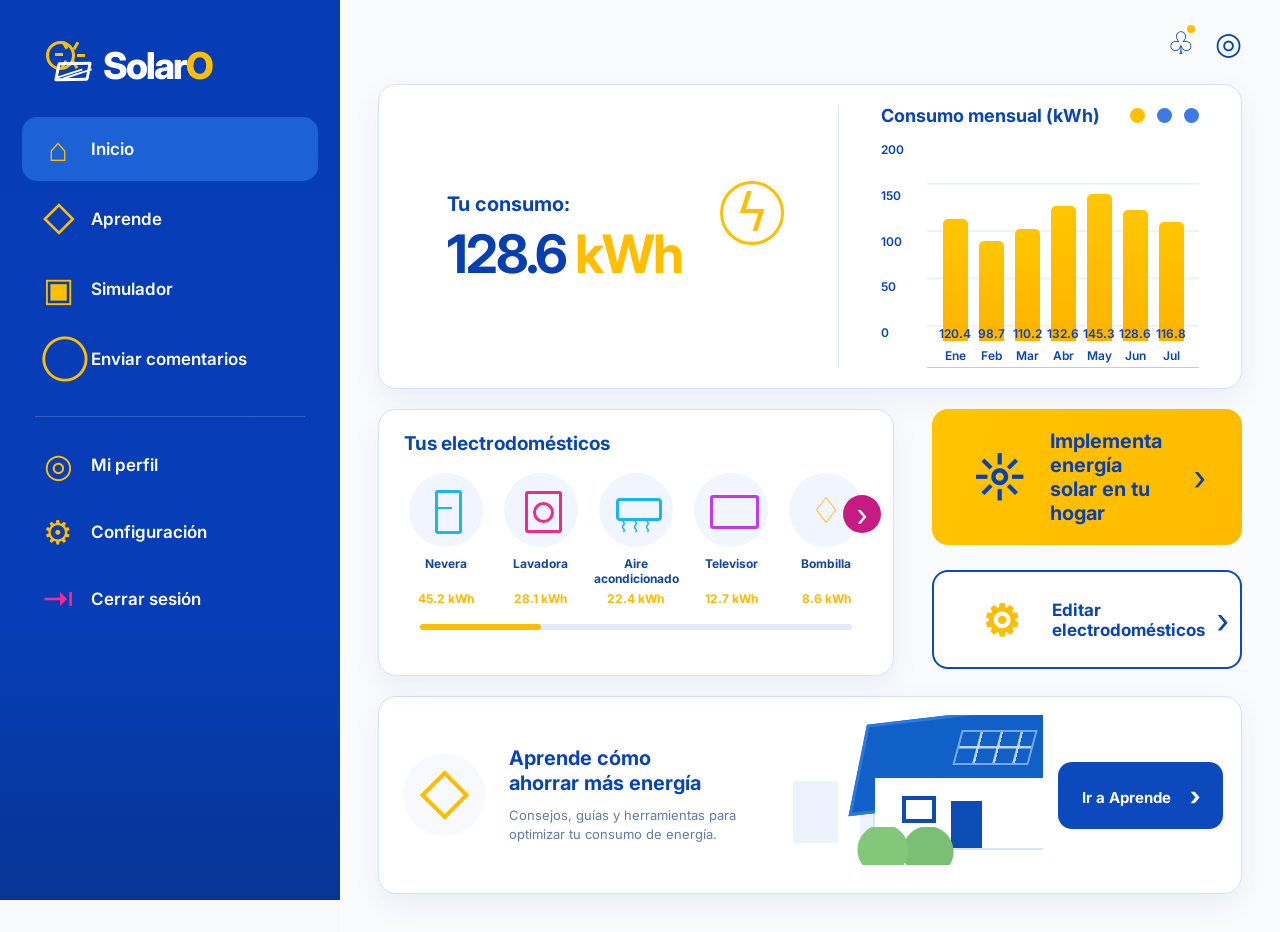
==== index.html @ 21320c8b "Upload Website" ====
<!DOCTYPE html>
<html lang="es">
<head>
  <meta charset="UTF-8">
  <meta name="viewport" content="width=device-width, initial-scale=1.0">
  <meta name="description" content="SolarO: plataforma para consultar el consumo energético del hogar, gestionar electrodomésticos y explorar alternativas de energía solar.">
  <meta name="keywords" content="SolarO, energía solar, consumo energético, ahorro energético, electrodomésticos">
  <meta name="author" content="SolarO">
  <meta name="theme-color" content="#0b43bd">
  <meta property="og:title" content="SolarO - Gestión de energía del hogar">
  <meta property="og:description" content="Consulta tu consumo energético y descubre cómo ahorrar energía.">
  <meta property="og:type" content="website">
  <title>SolarO | Gestión de energía del hogar</title>
  <link rel="stylesheet" href="styles.css">
</head>

<body>
  <div class="app-shell">
    <aside class="sidebar" aria-label="Navegación principal">
      <a class="brand" href="#" aria-label="SolarO - Inicio">
        <span class="brand-sun" aria-hidden="true">
          <span class="sun-ray r1"></span><span class="sun-ray r2"></span>
          <span class="sun-ray r3"></span><span class="sun-ray r4"></span>
          <span class="sun-ray r5"></span><span class="sun-ray r6"></span>
          <span class="panel-mini"></span>
        </span>
        <span class="brand-text">Solar<span>O</span></span>
      </a>

      <nav class="main-nav">
        <a class="nav-link active" href="#">
          <span class="nav-icon">⌂</span><span>Inicio</span>
        </a>
        <a class="nav-link" href="#">
          <span class="nav-icon">◇</span><span>Aprende</span>
        </a>
        <a class="nav-link" href="#">
          <span class="nav-icon">▣</span><span>Simulador</span>
        </a>
        <a class="nav-link" href="#">
          <span class="nav-icon bubble">◯</span><span>Enviar comentarios</span>
        </a>
      </nav>

      <div class="nav-divider"></div>

      <nav class="secondary-nav">
        <a class="nav-link" href="#"><span class="nav-icon">◎</span><span>Mi perfil</span></a>
        <a class="nav-link" href="#"><span class="nav-icon">⚙</span><span>Configuración</span></a>
        <a class="nav-link logout" href="#"><span class="nav-icon">⇥</span><span>Cerrar sesión</span></a>
      </nav>

      <!-- <div class="sidebar-landscape" aria-hidden="true">
        <div class="hill h1"></div>
        <div class="hill h2"></div>
        <div class="tree t1"></div><div class="tree t2"></div><div class="tree t3"></div>
        <div class="house"><i></i><b></b></div>
        <div class="solar-panel panel-left"></div>
        <div class="solar-panel panel-right"></div>
      </div> -->
    </aside>

    <main class="content">
      <header class="topbar">
        <div></div>
        <div class="top-actions">
          <a href="#" aria-label="Notificaciones" class="top-icon">♧<span class="notification-dot"></span></a>
          <a href="#" aria-label="Perfil" class="top-icon">◎</a>
        </div>
      </header>

      <section class="consumption-card card" aria-labelledby="consumo-title">
        <div class="consumption-summary">
          <p class="eyebrow">Tu consumo:</p>
          <div class="consumption-value">128.6 <span>kWh</span></div>
          <div class="energy-symbol" aria-hidden="true">ϟ</div>
        </div>

        <div class="chart-panel">
          <div class="chart-heading">
            <h2 id="consumo-title">Consumo mensual (kWh)</h2>
            <div class="chart-dots"><i class="selected"></i><i></i><i></i></div>
          </div>
          <div class="chart">
            <div class="y-axis">
              <span>200</span><span>150</span><span>100</span><span>50</span><span>0</span>
            </div>
            <div class="bars">
              <div class="bar-wrap"><span class="bar-label">120.4</span><div class="bar" style="--h:60.2%"></div><span>Ene</span></div>
              <div class="bar-wrap"><span class="bar-label">98.7</span><div class="bar" style="--h:49.35%"></div><span>Feb</span></div>
              <div class="bar-wrap"><span class="bar-label">110.2</span><div class="bar" style="--h:55.1%"></div><span>Mar</span></div>
              <div class="bar-wrap"><span class="bar-label">132.6</span><div class="bar" style="--h:66.3%"></div><span>Abr</span></div>
              <div class="bar-wrap"><span class="bar-label">145.3</span><div class="bar" style="--h:72.65%"></div><span>May</span></div>
              <div class="bar-wrap"><span class="bar-label">128.6</span><div class="bar" style="--h:64.3%"></div><span>Jun</span></div>
              <div class="bar-wrap"><span class="bar-label">116.8</span><div class="bar" style="--h:58.4%"></div><span>Jul</span></div>
            </div>
          </div>
        </div>
      </section>

      <section class="middle-grid">
        <article class="card appliances-card">
          <div class="section-title-row">
            <h2>Tus electrodomésticos</h2>
          </div>
          <div class="appliance-list">
            <a href="#" class="appliance">
              <div class="appliance-icon fridge"></div><strong>Nevera</strong><small>45.2 kWh</small>
            </a>
            <a href="#" class="appliance">
              <div class="appliance-icon washer"></div><strong>Lavadora</strong><small>28.1 kWh</small>
            </a>
            <a href="#" class="appliance">
              <div class="appliance-icon ac"></div><strong>Aire<br>acondicionado</strong><small>22.4 kWh</small>
            </a>
            <a href="#" class="appliance">
              <div class="appliance-icon tv"></div><strong>Televisor</strong><small>12.7 kWh</small>
            </a>
            <a href="#" class="appliance">
              <div class="appliance-icon bulb">♢</div><strong>Bombilla</strong><small>8.6 kWh</small>
            </a>
            <a href="#" class="appliance-next" aria-label="Ver más electrodomésticos">›</a>
          </div>
          <div class="progress"><span></span></div>
        </article>

        <div class="actions-column">
          <a class="solar-cta" href="#">
            <span class="cta-solar-icon">☼</span>
            <span>Implementa energía<br>solar en tu hogar</span>
            <b>›</b>
          </a>
          <a class="edit-button" href="#">
            <span class="gear">⚙</span>
            <span>Editar electrodomésticos</span>
            <b>›</b>
          </a>
        </div>
      </section>

      <section class="learn-card card">
        <div class="learn-copy">
          <div class="learn-icon">◇</div>
          <div>
            <h2>Aprende cómo<br>ahorrar más energía</h2>
            <p>Consejos, guías y herramientas para<br>optimizar tu consumo de energía.</p>
          </div>
        </div>
        <div class="learn-illustration" aria-hidden="true">
          <div class="sun"></div>
          <div class="city"></div>
          <div class="solar-house">
            <div class="roof"></div><div class="wall"></div>
            <div class="door"></div><div class="window"></div>
            <div class="house-panel"></div>
          </div>
          <div class="bush"></div>
        </div>
        <a href="#" class="learn-button">Ir a Aprende <span>›</span></a>
      </section>
    </main>
  </div>
</body>
</html>
---- styles.css ----
@import url('https://fonts.googleapis.com/css2?family=Inter:wght@400;500;600;700;800&display=swap');

:root{
  --blue:#073db5;
  --blue-dark:#06338f;
  --blue-soft:#0b4acb;
  --yellow:#ffbf00;
  --yellow-2:#ffc400;
  --pink:#c51b82;
  --ink:#0a42b5;
  --muted:#5574b6;
  --border:#d5e1f7;
  --bg:#f7f9fd;
  --white:#fff;
  --shadow:0 10px 28px rgba(18,63,150,.07);
}

*{box-sizing:border-box}
html{scroll-behavior:smooth}
body{
  margin:0;
  min-height:100vh;
  background:var(--bg);
  color:#0b43b5;
  font-family:Inter,Arial,sans-serif;
}
a{color:inherit;text-decoration:none}
button,a{ -webkit-tap-highlight-color:transparent }

.app-shell{min-height:100vh;display:grid;grid-template-columns:340px minmax(0,1fr)}

.sidebar{
  position:sticky;top:0;height:100vh;overflow:hidden;
  background:linear-gradient(180deg,#063db6 0%,#073eb8 68%,#063595 100%);
  color:#fff;padding:36px 22px 0;display:flex;flex-direction:column;
}
.brand{display:flex;align-items:center;gap:12px;padding:5px 24px 28px;font-weight:800}
.brand-text{font-size:37px;letter-spacing:-2px;color:white}
.brand-text span{color:var(--yellow)}
.brand-sun{width:45px;height:48px;position:relative;display:block}
.panel-mini{position:absolute;left:10px;top:21px;width:34px;height:19px;border:3px solid white;transform:skew(-12deg) rotate(-1deg);border-radius:2px}
.panel-mini:after,.panel-mini:before{content:"";position:absolute;background:white}
.panel-mini:before{width:2px;height:25px;left:10px;top:-4px;transform:rotate(72deg)}
.panel-mini:after{width:2px;height:28px;right:8px;top:-5px;transform:rotate(72deg)}
.brand-sun:before{content:"";position:absolute;width:23px;height:23px;border:3px solid var(--yellow);border-radius:50%;left:0;top:0}
.sun-ray{position:absolute;width:8px;height:3px;background:var(--yellow);transform-origin:15px 2px;left:9px;top:12px}
.r1{transform:rotate(0deg)}.r2{transform:rotate(60deg)}.r3{transform:rotate(120deg)}
.r4{transform:rotate(180deg)}.r5{transform:rotate(240deg)}.r6{transform:rotate(300deg)}

.main-nav,.secondary-nav{display:flex;flex-direction:column;gap:6px}
.nav-link{
  min-height:64px;border-radius:15px;display:flex;align-items:center;gap:17px;
  padding:0 20px;font-size:17px;font-weight:600;transition:.2s ease;
}
.nav-link:hover{background:rgba(255,255,255,.11);transform:translateX(2px)}
.nav-link:active{background:rgba(255,193,0,.24);transform:scale(.985)}
.nav-link.active{background:rgba(37,111,228,.72)}
.nav-icon{width:32px;text-align:center;font-size:33px;line-height:1;color:var(--yellow);font-weight:400}
.nav-link.logout .nav-icon{color:#ff278f}
.nav-divider{height:1px;background:rgba(255,255,255,.18);margin:25px 13px 16px}
.secondary-nav{gap:3px}
.sidebar-landscape{position:absolute;left:0;right:0;bottom:0;height:230px;overflow:hidden;opacity:.95}
.hill{position:absolute;border-radius:50% 50% 0 0;background:#124fca}
.h1{width:380px;height:125px;bottom:-65px;left:-70px;transform:rotate(-8deg)}
.h2{width:380px;height:135px;bottom:-75px;right:-100px;transform:rotate(10deg)}
.tree{position:absolute;width:14px;height:75px;background:#06348e;bottom:27px;border-radius:12px 12px 2px 2px}
.tree:before{content:"";position:absolute;width:55px;height:55px;border-radius:50%;background:#06348e;left:-20px;top:-30px}
.t1{left:82px}.t2{left:137px;bottom:20px}.t3{right:28px;bottom:18px}
.house{position:absolute;bottom:31px;left:35px;width:62px;height:48px;background:#083b9f}
.house:before{content:"";position:absolute;left:-7px;top:-24px;border-left:38px solid transparent;border-right:38px solid transparent;border-bottom:30px solid #07348e}
.house i{position:absolute;left:25px;bottom:0;width:13px;height:22px;background:#124fc8}
.house b{position:absolute;left:9px;top:12px;width:12px;height:12px;background:#2b70d8}
.solar-panel{position:absolute;border:3px solid #83a9ff;background:repeating-linear-gradient(90deg,transparent 0 23px,#83a9ff 24px 26px),repeating-linear-gradient(0deg,transparent 0 13px,#83a9ff 14px 16px);transform:skew(-17deg) rotate(-8deg);bottom:40px}
.panel-left{width:92px;height:50px;left:172px}
.panel-right{width:128px;height:70px;left:224px;bottom:58px}

.content{min-width:0;padding:0 38px 38px;background:#fafbfd}
.topbar{height:84px;display:flex;justify-content:space-between;align-items:center}
.top-actions{display:flex;gap:20px;align-items:center}
.top-icon{position:relative;font-size:31px;color:#0641b7;transition:.18s}
.top-icon:hover{transform:translateY(-2px);color:#ffb900}
.top-icon:active{transform:scale(.9)}
.notification-dot{position:absolute;width:8px;height:8px;border-radius:50%;background:var(--yellow);right:0;top:1px}

.card{background:#fff;border:1px solid var(--border);border-radius:18px;box-shadow:var(--shadow)}

.consumption-card{min-height:295px;display:grid;grid-template-columns:430px minmax(0,1fr);padding:20px 30px}
.consumption-summary{border-right:1px solid #d8e3f7;position:relative;display:flex;justify-content:center;flex-direction:column;padding:10px 38px}
.eyebrow{font-size:20px;font-weight:700;margin:0 0 12px}
.consumption-value{font-size:53px;line-height:1;font-weight:700;letter-spacing:-2px;color:#073fae;white-space:nowrap}
.consumption-value span{color:var(--yellow);font-weight:700}
.energy-symbol{position:absolute;right:54px;top:76px;width:64px;height:64px;border:3px solid var(--yellow);border-radius:50%;display:grid;place-items:center;color:var(--yellow);font-size:52px;line-height:1}

.chart-panel{padding:0 12px 0 42px;min-width:0}
.chart-heading{display:flex;justify-content:space-between;align-items:center}
.chart-heading h2,.section-title-row h2{font-size:18px;margin:0;color:#0a45b6}
.chart-dots{display:flex;gap:12px}
.chart-dots i{width:15px;height:15px;border-radius:50%;background:#3d7ae4;display:block}
.chart-dots .selected{background:var(--yellow)}
.chart{height:230px;display:flex;gap:12px;margin-top:12px}
.y-axis{width:34px;display:flex;flex-direction:column;justify-content:space-between;padding:4px 0 28px;font-size:12px;font-weight:600}
.bars{position:relative;flex:1;display:flex;justify-content:space-around;align-items:flex-end;border-bottom:1px solid #b9ccef;background:repeating-linear-gradient(to bottom,transparent 0,transparent 19.2%,rgba(44,92,180,.11) 20%,transparent 20.7%);padding:0 10px}
.bar-wrap{height:100%;width:11%;display:flex;flex-direction:column;justify-content:flex-end;align-items:center;position:relative;padding-bottom:26px;font-size:12px;font-weight:600;color:#0a43b4}
.bar{height:var(--h);width:min(52px,68%);min-width:25px;background:linear-gradient(180deg,#ffc600,#ffb300);border-radius:5px 5px 0 0;transition:height .35s ease,filter .2s}
.bar-wrap:hover .bar{filter:brightness(1.08);box-shadow:0 0 15px rgba(255,190,0,.3)}
.bar-label{position:absolute;bottom:calc(var(--h) + 31px);font-size:12px}
.bar-wrap>span:last-child{position:absolute;bottom:4px}

.middle-grid{display:grid;grid-template-columns:minmax(0,1.45fr) minmax(310px,.75fr);gap:38px;margin-top:20px}
.appliances-card{padding:22px 25px 20px;min-height:267px}
.section-title-row{margin-bottom:18px}
.section-title-row h2{font-size:19px}
.appliance-list{display:grid;grid-template-columns:repeat(5,minmax(80px,1fr));gap:12px;position:relative}
.appliance{display:flex;align-items:center;flex-direction:column;text-align:center;font-size:12px;transition:.18s}
.appliance:hover{transform:translateY(-3px)}
.appliance:active{transform:scale(.97)}
.appliance-icon{width:74px;height:74px;border-radius:50%;background:#f0f5ff;position:relative;margin-bottom:9px}
.appliance-icon:before{content:"";position:absolute}
.fridge:before{left:26px;top:17px;width:21px;height:38px;border:3px solid #16b6ef;border-radius:3px}
.fridge:after{content:"";position:absolute;left:29px;top:34px;width:14px;height:2px;background:#16b6ef}
.washer:before{left:21px;top:18px;width:31px;height:36px;border:3px solid #ec2d88;border-radius:3px}
.washer:after{content:"";position:absolute;left:29px;top:29px;width:15px;height:15px;border:3px solid #ec2d88;border-radius:50%}
.ac:before{left:17px;top:25px;width:40px;height:17px;border:3px solid #16b6ef;border-radius:4px}
.ac:after{content:"⌇⌇⌇";position:absolute;left:20px;top:42px;color:#16b6ef;font-size:18px;letter-spacing:3px}
.tv:before{left:16px;top:22px;width:43px;height:28px;border:3px solid #bc3ce9;border-radius:3px}
.tv:after{content:"";position:absolute;width:13px;height:2px;background:#bc3ce9;left:31px;top:53px}
.bulb{color:#ffbd00;font-size:36px;display:grid;place-items:center}
.appliance strong{font-size:12px;line-height:1.25;color:#15469e;min-height:31px}
.appliance small{color:#ffb900;font-size:12px;font-weight:700;margin-top:4px}
.appliance-next{position:absolute;right:-13px;top:22px;width:38px;height:38px;border-radius:50%;background:#c51b82;color:#fff;display:grid;place-items:center;font-size:32px;transition:.18s}
.appliance-next:hover{filter:brightness(1.1);transform:translateX(2px)}
.appliance-next:active{transform:scale(.92)}
.progress{height:6px;border-radius:10px;background:#e3eafa;margin:18px 16px 0}
.progress span{display:block;width:28%;height:100%;border-radius:10px;background:#ffbd00}

.actions-column{display:flex;flex-direction:column;gap:25px}
.solar-cta,.edit-button{border-radius:16px;min-height:123px;padding:20px 28px;display:grid;grid-template-columns:78px 1fr 20px;align-items:center;gap:12px;transition:.2s}
.solar-cta{background:linear-gradient(110deg,#ffc400,#ffba00);color:#0641b5;font-size:20px;font-weight:700}
.solar-cta:hover{filter:brightness(1.05);transform:translateY(-2px);box-shadow:0 9px 22px rgba(255,188,0,.22)}
.solar-cta:active{transform:scale(.985);filter:brightness(.97)}
.cta-solar-icon{font-size:53px;text-align:center}
.solar-cta b,.edit-button b{font-size:36px;font-weight:400}
.edit-button{min-height:99px;border:2px solid #0b49bf;background:#fff;color:#0a43b5;font-size:17px;font-weight:700}
.edit-button:hover{background:#eef4ff;transform:translateY(-2px)}
.edit-button:active{background:#dce9ff;transform:scale(.985)}
.gear{font-size:43px;text-align:center;color:#ffbd00}

.learn-card{min-height:185px;margin-top:20px;display:grid;grid-template-columns:390px minmax(250px,1fr) 180px;align-items:center;padding:18px 24px;overflow:hidden}
.learn-copy{display:flex;align-items:center;gap:24px}
.learn-icon{width:82px;height:82px;border-radius:50%;background:#f7f9fd;display:grid;place-items:center;color:#ffbd00;font-size:52px}
.learn-copy h2{margin:0;color:#0a43b5;font-size:20px;line-height:1.25}
.learn-copy p{margin:10px 0 0;color:#647aa8;font-size:13px;line-height:1.5}
.learn-illustration{height:160px;position:relative;overflow:hidden}
.sun{position:absolute;right:40%;top:15px;width:30px;height:30px;border:3px solid #ffbd00;border-radius:50%}
.city{position:absolute;right:0;bottom:32px;width:100%;height:62px;background:repeating-linear-gradient(90deg,#e7f0fc 0 45px,transparent 45px 67px);opacity:.8}
.solar-house{position:absolute;left:32%;bottom:25px;width:180px;height:92px;background:#fff;border:2px solid #d7e4f5}
.roof{position:absolute;left:-14px;top:-48px;width:205px;height:92px;background:#1160c8;transform:skewX(-18deg) rotate(-7deg);border:3px solid #2d78dd}
.wall{position:absolute;left:0;bottom:0;width:100%;height:70px;background:#fff}
.door{position:absolute;left:76px;bottom:0;width:31px;height:47px;background:#0c4cb5}
.window{position:absolute;left:27px;bottom:25px;width:34px;height:27px;border:4px solid #0c4cb5}
.house-panel{position:absolute;right:18px;top:-30px;width:76px;height:35px;background:repeating-linear-gradient(90deg,transparent 0 17px,#b9d7ff 18px 20px),repeating-linear-gradient(0deg,transparent 0 14px,#b9d7ff 15px 17px);border:2px solid #77aaf0;transform:skewX(-15deg)}
.bush{position:absolute;bottom:10px;left:24%;width:300px;height:38px;background:radial-gradient(circle at 10% 60%,#83c77a 0 25px,transparent 26px),radial-gradient(circle at 25% 65%,#7bbf74 0 25px,transparent 26px),radial-gradient(circle at 85% 60%,#83c77a 0 28px,transparent 29px)}
.learn-button{justify-self:end;background:#0b49bc;color:#fff;border-radius:14px;padding:18px 22px;font-size:15px;font-weight:700;min-width:165px;text-align:center;transition:.2s}
.learn-button:hover{background:#063d9f;transform:translateY(-2px)}
.learn-button:active{background:#052f7e;transform:scale(.98)}
.learn-button span{font-size:26px;vertical-align:-2px;margin-left:15px}

@media (max-width:1050px){
  .app-shell{grid-template-columns:270px 1fr}
  .sidebar{padding-left:14px;padding-right:14px}
  .brand{padding-left:10px}
  .brand-text{font-size:30px}
  .consumption-card{grid-template-columns:330px 1fr;padding-left:20px;padding-right:20px}
  .consumption-value{font-size:43px}
  .energy-symbol{right:20px}
  .middle-grid{grid-template-columns:1fr}
  .actions-column{display:grid;grid-template-columns:1fr 1fr}
  .learn-card{grid-template-columns:1fr 1fr}
  .learn-button{justify-self:start}
}
@media (max-width:760px){
  .app-shell{display:block}
  .sidebar{position:relative;height:auto;min-height:auto;padding-bottom:18px}
  .sidebar-landscape{display:none}
  .main-nav,.secondary-nav{display:grid;grid-template-columns:1fr 1fr}
  .nav-divider{margin:12px}
  .content{padding:0 15px 25px}
  .consumption-card{grid-template-columns:1fr}
  .consumption-summary{border-right:0;border-bottom:1px solid var(--border);padding:20px 10px 30px}
  .chart-panel{padding:25px 0 0}
  .energy-symbol{right:25px;top:55px}
  .middle-grid{gap:15px}
  .appliance-list{grid-template-columns:repeat(3,1fr)}
  .actions-column{grid-template-columns:1fr}
  .learn-card{grid-template-columns:1fr;gap:15px}
  .learn-illustration{display:none}
  .learn-button{width:100%}
}
@media (max-width:480px){
  .main-nav,.secondary-nav{grid-template-columns:1fr}
  .consumption-value{font-size:38px}
  .appliance-list{grid-template-columns:repeat(2,1fr)}
  .chart{overflow:hidden}
  .bar-wrap{min-width:45px}
}
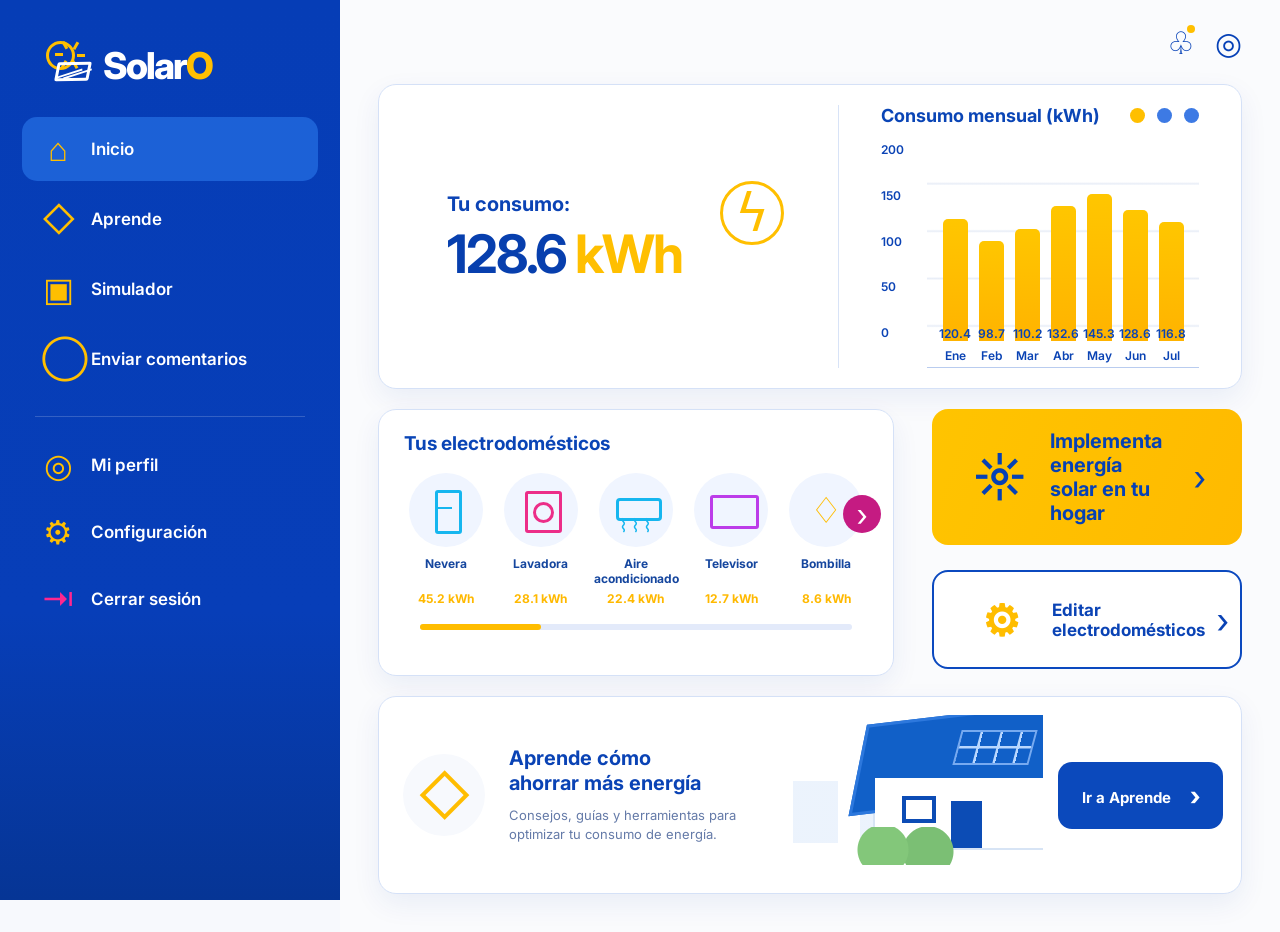
==== commit 47785e1a: "Version 2: Adding js file for animations and visual improvements" ====
--- a/index.html
+++ b/index.html
@@ -160,5 +160,7 @@
       </section>
     </main>
   </div>
+
+  <script src="script.js"></script>
 </body>
 </html>
